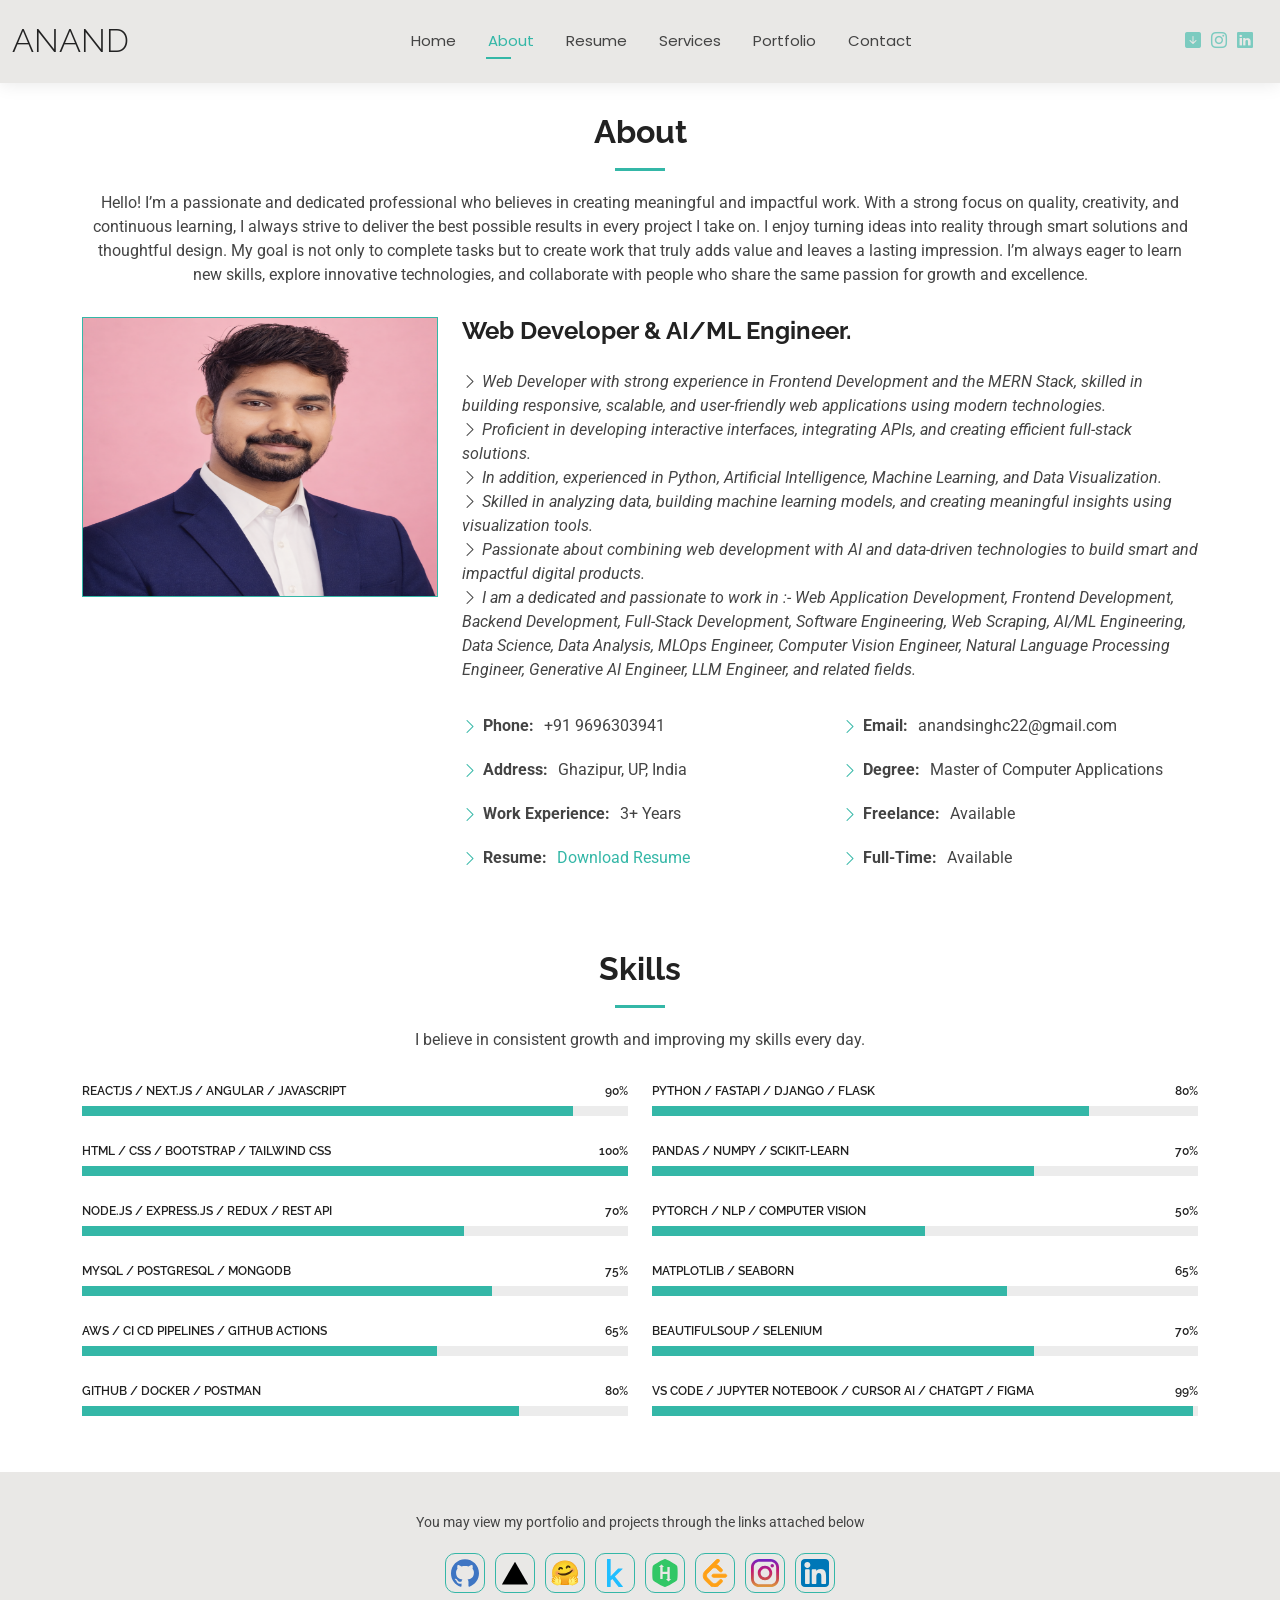
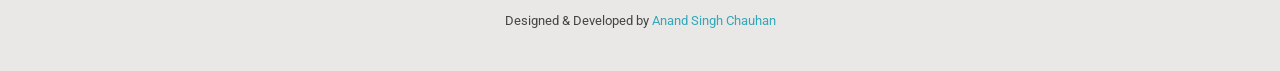
==== about.html @ d5663787 "first commit" ====
<!DOCTYPE html>
<html lang="en">

<head>
  <meta charset="utf-8">
  <meta content="width=device-width, initial-scale=1.0" name="viewport">
  <title>Anand Singh Chauhan</title>
  <meta name="description" content="">
  <meta name="keywords" content="">

  <!-- Favicons -->
  <link href="assets/img/favicon.png" rel="icon">
  <link href="assets/img/apple-touch-icon.png" rel="apple-touch-icon">

  <!-- Fonts -->
  <link href="https://fonts.googleapis.com" rel="preconnect">
  <link href="https://fonts.gstatic.com" rel="preconnect" crossorigin>
  <link href="https://fonts.googleapis.com/css2?family=Roboto:ital,wght@0,100;0,300;0,400;0,500;0,700;0,900;1,100;1,300;1,400;1,500;1,700;1,900&family=Poppins:ital,wght@0,100;0,200;0,300;0,400;0,500;0,600;0,700;0,800;0,900;1,100;1,200;1,300;1,400;1,500;1,600;1,700;1,800;1,900&family=Raleway:ital,wght@0,100;0,200;0,300;0,400;0,500;0,600;0,700;0,800;0,900;1,100;1,200;1,300;1,400;1,500;1,600;1,700;1,800;1,900&display=swap" rel="stylesheet">

  <!-- Vendor CSS Files -->
  <link href="assets/vendor/bootstrap/css/bootstrap.min.css" rel="stylesheet">
  <link href="assets/vendor/bootstrap-icons/bootstrap-icons.css" rel="stylesheet">
  <link href="assets/vendor/aos/aos.css" rel="stylesheet">
  <link href="assets/vendor/swiper/swiper-bundle.min.css" rel="stylesheet">
  <link href="assets/vendor/glightbox/css/glightbox.min.css" rel="stylesheet">

  <!-- Main CSS File -->
  <link href="assets/css/main.css" rel="stylesheet">
  <link href="assets/css/style.css" rel="stylesheet">

</head>

<body class="about-page">

  <header id="header" class="header d-flex align-items-center light-background sticky-top">
    <div class="container-fluid position-relative d-flex align-items-center justify-content-between">

      <a href="index.html" class="logo d-flex align-items-center me-auto me-xl-0">
        <!-- Uncomment the line below if you also wish to use an image logo -->
        <!-- <img src="assets/img/logo.png" alt=""> -->
        <h1 class="sitename">Anand</h1>
      </a>

      <nav id="navmenu" class="navmenu">
        <ul>
          <li><a href="index.html">Home</a></li>
          <li><a href="about.html" class="active">About</a></li>
          <li><a href="resume.html">Resume</a></li>
          <li><a href="services.html">Services</a></li>
          <li><a href="portfolio.html">Portfolio</a></li>
          <li><a href="contact.html">Contact</a></li>
        </ul>
        <i class="mobile-nav-toggle d-xl-none bi bi-list"></i>
      </nav>

      <div class="header-social-links">
        <a href="./assets/img/AnandSingh-Resume.pdf" download class="resume-link"><i class="bi bi-arrow-down-square-fill"></i></a>
        <a href="https://www.instagram.com/prithvig9/" class="instagram"><i class="bi bi-instagram"></i></a>
        <a href="https://www.linkedin.com/in/ananddd" class="linkedin"><i class="bi bi-linkedin"></i></a>
      </div>

    </div>
  </header>

  <main class="main">

    <!-- About Section -->
    <section id="about" class="about section">

      <!-- Section Title -->
      <div class="container section-title" data-aos="fade-up">
        <h2>About</h2>
        <p>
          Hello! I’m a passionate and dedicated professional who believes in creating meaningful and impactful work. With a strong focus on
          quality, creativity, and continuous learning, I always strive to deliver the best possible results in every project I take on.
          I enjoy turning ideas into reality through smart solutions and thoughtful design. My goal is not only to complete tasks but to 
          create work that truly adds value and leaves a lasting impression.
          I’m always eager to learn new skills, explore innovative technologies, and collaborate with people who share the same passion for 
          growth and excellence.
        </p>
      </div><!-- End Section Title -->

      <div class="container" data-aos="fade-up" data-aos-delay="100">

        <div class="row gy-4 justify-content-center">
          <div class="col-lg-4">
            <img src="assets/img/profile-img.jpg" class="img-fluid" alt="">
          </div>
          <div class="col-lg-8 content">
            <h2>Web Developer &amp; AI/ML Engineer.</h2>
            <p class="fst-italic py-3">
              <i class="bi bi-chevron-right"></i> Web Developer with strong experience in Frontend Development and the MERN Stack, 
              skilled in building responsive, scalable, and user-friendly web applications using modern technologies. 
              <br><i class="bi bi-chevron-right"></i> Proficient in developing interactive interfaces, integrating APIs, and 
              creating efficient full-stack solutions.
              <br><i class="bi bi-chevron-right"></i> In addition, experienced in Python, Artificial Intelligence, Machine Learning, 
              and Data Visualization. 
              <br><i class="bi bi-chevron-right"></i> Skilled in analyzing data, building machine learning models, and creating 
              meaningful insights using visualization tools.
              <br><i class="bi bi-chevron-right"></i> Passionate about combining web development with AI and data-driven 
              technologies to build smart and impactful digital products.
              <br><i class="bi bi-chevron-right"></i> I am a dedicated and passionate to work in :- Web Application Development, Frontend Development, 
              Backend Development, Full-Stack Development, Software Engineering, Web Scraping, AI/ML Engineering, Data Science, Data Analysis, MLOps Engineer, 
              Computer Vision Engineer, Natural Language Processing Engineer, Generative AI Engineer, LLM Engineer, and related fields. 

            </p>
            <div class="row">
              <div class="col-lg-6">
                <ul>
                  <li><i class="bi bi-chevron-right"></i> <strong>Phone:</strong> <span>+91 9696303941</span></li>
                  <li><i class="bi bi-chevron-right"></i> <strong>Address:</strong> <span>Ghazipur, UP, India</span></li>
                  <li><i class="bi bi-chevron-right"></i> <strong>Work Experience:</strong> <span>3+ Years</span></li>
                  <li><i class="bi bi-chevron-right"></i> <strong>Resume:</strong> <span>
                    <a href="./assets/img/AnandSingh-Resume.pdf" download>Download Resume</a></span></li>
                </ul>
              </div>
              <div class="col-lg-6">
                <ul>
                  <li><i class="bi bi-chevron-right"></i> <strong>Email:</strong> <span>anandsinghc22@gmail.com</span></li>
                  <li><i class="bi bi-chevron-right"></i> <strong>Degree:</strong> <span>Master of Computer Applications</span></li>
                  <li><i class="bi bi-chevron-right"></i> <strong>Freelance:</strong> <span>Available</span></li>
                  <li><i class="bi bi-chevron-right"></i> <strong>Full-Time:</strong> <span>Available</span></li>
                </ul>
              </div>
            </div>
          </div>
        </div>

      </div>

    </section><!-- /About Section -->

    <!-- Skills Section -->
    <section id="skills" class="skills section">

      <!-- Section Title -->
      <div class="container section-title" data-aos="fade-up">
        <h2>Skills</h2>
        <p>I believe in consistent growth and improving my skills every day.</p>
      </div><!-- End Section Title -->

      <div class="container" data-aos="fade-up" data-aos-delay="100">

        <div class="row skills-content skills-animation">

          <div class="col-lg-6">

            <div class="progress">
              <span class="skill"><span>ReactJs / Next.js / Angular / JavaScript</span> <i class="val">90%</i></span>
              <div class="progress-bar-wrap">
                <div class="progress-bar" role="progressbar" aria-valuenow="90" aria-valuemin="0" aria-valuemax="100"></div>
              </div>
            </div><!-- End Skills Item -->

            <div class="progress">
              <span class="skill"><span>HTML / CSS / Bootstrap / Tailwind CSS</span> <i class="val">100%</i></span>
              <div class="progress-bar-wrap">
                <div class="progress-bar" role="progressbar" aria-valuenow="100" aria-valuemin="0" aria-valuemax="100"></div>
              </div>
            </div><!-- End Skills Item -->

            <div class="progress">
              <span class="skill"><span>Node.js / Express.js / Redux / Rest API</span> <i class="val">70%</i></span>
              <div class="progress-bar-wrap">
                <div class="progress-bar" role="progressbar" aria-valuenow="70" aria-valuemin="0" aria-valuemax="100"></div>
              </div>
            </div><!-- End Skills Item -->

            <div class="progress">
              <span class="skill"><span>MySQL / PostgreSQL / MongoDB</span> <i class="val">75%</i></span>
              <div class="progress-bar-wrap">
                <div class="progress-bar" role="progressbar" aria-valuenow="75" aria-valuemin="0" aria-valuemax="100"></div>
              </div>
            </div><!-- End Skills Item -->

            <div class="progress">
              <span class="skill"><span>AWS / CI CD Pipelines / Github Actions</span> <i class="val">65%</i></span>
              <div class="progress-bar-wrap">
                <div class="progress-bar" role="progressbar" aria-valuenow="65" aria-valuemin="0" aria-valuemax="100"></div>
              </div>
            </div><!-- End Skills Item -->

            <div class="progress">
              <span class="skill"><span>Github / Docker / Postman</span> <i class="val">80%</i></span>
              <div class="progress-bar-wrap">
                <div class="progress-bar" role="progressbar" aria-valuenow="80" aria-valuemin="0" aria-valuemax="100"></div>
              </div>
            </div><!-- End Skills Item -->

          </div>

          <div class="col-lg-6">

            <div class="progress">
              <span class="skill"><span>Python / FastAPI / Django / Flask</span> <i class="val">80%</i></span>
              <div class="progress-bar-wrap">
                <div class="progress-bar" role="progressbar" aria-valuenow="80" aria-valuemin="0" aria-valuemax="100"></div>
              </div>
            </div><!-- End Skills Item -->

            <div class="progress">
              <span class="skill"><span>Pandas / NumPy / Scikit-learn</span> <i class="val">70%</i></span>
              <div class="progress-bar-wrap">
                <div class="progress-bar" role="progressbar" aria-valuenow="70" aria-valuemin="0" aria-valuemax="100"></div>
              </div>
            </div><!-- End Skills Item -->

            <div class="progress">
              <span class="skill"><span>PyTorch / NLP / Computer Vision</span> <i class="val">50%</i></span>
              <div class="progress-bar-wrap">
                <div class="progress-bar" role="progressbar" aria-valuenow="50" aria-valuemin="0" aria-valuemax="100"></div>
              </div>
            </div><!-- End Skills Item -->

            <div class="progress">
              <span class="skill"><span>Matplotlib / Seaborn</span> <i class="val">65%</i></span>
              <div class="progress-bar-wrap">
                <div class="progress-bar" role="progressbar" aria-valuenow="65" aria-valuemin="0" aria-valuemax="100"></div>
              </div>
            </div><!-- End Skills Item -->

            <div class="progress">
              <span class="skill"><span>BeautifulSoup / Selenium</span> <i class="val">70%</i></span>
              <div class="progress-bar-wrap">
                <div class="progress-bar" role="progressbar" aria-valuenow="70" aria-valuemin="0" aria-valuemax="100"></div>
              </div>
            </div><!-- End Skills Item -->

            <div class="progress">
              <span class="skill"><span>VS Code / Jupyter Notebook / Cursor AI / ChatGPT / Figma</span> <i class="val">99%</i></span>
              <div class="progress-bar-wrap">
                <div class="progress-bar" role="progressbar" aria-valuenow="99" aria-valuemin="0" aria-valuemax="100"></div>
              </div>
            </div><!-- End Skills Item -->

          </div>

        </div>

      </div>

    </section><!-- /Skills Section -->

  </main>

  <footer id="footer" class="footer light-background">

    <div class="container">
      <div class="copyright text-center ">
        <p>You may view my portfolio and projects through the links attached below</p>
      </div>

      <div class="social-links-hero d-flex justify-content-center">
        <a href="https://github.com/Prithviraj-cyber"><img src="./assets/img/github.svg" alt="GitHub"></a>
        <a href="https://vercel.com/prithvirajcybers-projects"><img src="./assets/img/vercel.svg" alt="Vercel"></a>
        <a href="https://huggingface.co/anandsinghcyber"><img src="./assets/img/huggingface.svg" alt="Hugging Face"></a>
        <a href="https://www.kaggle.com/anandsinghchauhan077"><img src="./assets/img/kaggle.svg" alt="Kaggle"></a>
        <a href="https://www.hackerrank.com/profile/anandsinghchauh1"><img src="./assets/img/hackerrank.svg" alt="Hackerrank"></a>
        <a href="https://leetcode.com/u/anandsingh9865/"><img src="./assets/img/leetcode.svg" alt="LeetCode"></a>
        <a href="https://www.instagram.com/prithvig9/"><img src="./assets/img/instagram.svg" alt="Instagram"></a>
        <a href="https://www.linkedin.com/in/ananddd"><img src="./assets/img/linkedin.svg" alt="LinkedIn"></a>
      </div>

      <div class="credits">
        Designed & Developed by <span style="color: #34a7b7;">Anand Singh Chauhan</span>
      </div>
    </div>

  </footer>

  <!-- Scroll Top -->
  <a href="#" id="scroll-top" class="scroll-top d-flex align-items-center justify-content-center"><i class="bi bi-arrow-up-short"></i></a>

  <!-- Preloader -->
  <div id="preloader"></div>

  <!-- Vendor JS Files -->
  <script src="assets/vendor/bootstrap/js/bootstrap.bundle.min.js"></script>
  <script src="assets/vendor/aos/aos.js"></script>
  <script src="assets/vendor/waypoints/noframework.waypoints.js"></script>
  <script src="assets/vendor/purecounter/purecounter_vanilla.js"></script>
  <script src="assets/vendor/swiper/swiper-bundle.min.js"></script>
  <script src="assets/vendor/glightbox/js/glightbox.min.js"></script>
  <script src="assets/vendor/imagesloaded/imagesloaded.pkgd.min.js"></script>
  <script src="assets/vendor/isotope-layout/isotope.pkgd.min.js"></script>

  <!-- Main JS File -->
  <script src="assets/js/main.js"></script>

</body>

</html>
---- assets/css/main.css ----
/* Fonts */
:root {
  --default-font: "Roboto",  system-ui, -apple-system, "Segoe UI", Roboto, "Helvetica Neue", Arial, "Noto Sans", "Liberation Sans", sans-serif, "Apple Color Emoji", "Segoe UI Emoji", "Segoe UI Symbol", "Noto Color Emoji";
  --heading-font: "Raleway",  sans-serif;
  --nav-font: "Poppins",  sans-serif;
}

/* Global Colors - The following color variables are used throughout the website. Updating them here will change the color scheme of the entire website */
:root { 
  --background-color: #ffffff; /* Background color for the entire website, including individual sections */
  --default-color: #444444; /* Default color used for the majority of the text content across the entire website */
  --heading-color: #222222; /* Color for headings, subheadings and title throughout the website */
  --accent-color: #34b7a7; /* Accent color that represents your brand on the website. It's used for buttons, links, and other elements that need to stand out */
  --surface-color: #ffffff; /* The surface color is used as a background of boxed elements within sections, such as cards, icon boxes, or other elements that require a visual separation from the global background. */
  --contrast-color: #ffffff; /* Contrast color for text, ensuring readability against backgrounds of accent, heading, or default colors. */
}

/* Nav Menu Colors - The following color variables are used specifically for the navigation menu. They are separate from the global colors to allow for more customization options */
:root {
  --nav-color: #444444;  /* The default color of the main navmenu links */
  --nav-hover-color: #34b7a7; /* Applied to main navmenu links when they are hovered over or active */
  --nav-mobile-background-color: #ffffff; /* Used as the background color for mobile navigation menu */
  --nav-dropdown-background-color: #ffffff; /* Used as the background color for dropdown items that appear when hovering over primary navigation items */
  --nav-dropdown-color: #444444; /* Used for navigation links of the dropdown items in the navigation menu. */
  --nav-dropdown-hover-color: #34b7a7; /* Similar to --nav-hover-color, this color is applied to dropdown navigation links when they are hovered over. */
}

/* Color Presets - These classes override global colors when applied to any section or element, providing reuse of the sam color scheme. */

.light-background {
  --background-color: #e9e8e6;
  --surface-color: #ffffff;
}

.dark-background {
  --background-color: #060606;
  --default-color: #ffffff;
  --heading-color: #ffffff;
  --surface-color: #252525;
  --contrast-color: #ffffff;
}

/* Smooth scroll */
:root {
  scroll-behavior: smooth;
}

/*--------------------------------------------------------------
# General Styling & Shared Classes
--------------------------------------------------------------*/
body {
  color: var(--default-color);
  background-color: var(--background-color);
  font-family: var(--default-font);
}

a {
  color: var(--accent-color);
  text-decoration: none;
  transition: 0.3s;
}

a:hover {
  color: color-mix(in srgb, var(--accent-color), transparent 25%);
  text-decoration: none;
}

h1,
h2,
h3,
h4,
h5,
h6 {
  color: var(--heading-color);
  font-family: var(--heading-font);
}

/*--------------------------------------------------------------
# Global Header
--------------------------------------------------------------*/
.header {
  color: var(--default-color);
  background-color: var(--background-color);
  padding: 15px 0;
  transition: all 0.5s;
  z-index: 997;
  box-shadow: 0px 0 18px rgba(0, 0, 0, 0.1);
}

.header .logo {
  line-height: 1;
}

.header .logo img {
  max-height: 36px;
  margin-right: 8px;
}

.header .logo h1 {
  font-size: 32px;
  margin: 0;
  font-weight: 300;
  text-transform: uppercase;
  color: var(--heading-color);
}

.header .header-social-links {
  padding-right: 15px;
}

.header .header-social-links a {
  color: color-mix(in srgb, var(--accent-color), transparent 40%);
  padding-left: 6px;
  display: inline-block;
  transition: 0.3s;
  font-size: 16px;
}

.header .header-social-links a:hover {
  color: var(--accent-color);
}

.header .header-social-links a i {
  line-height: 0px;
}

@media (max-width: 1200px) {
  .header .logo {
    order: 1;
  }

  .header .header-social-links {
    order: 2;
  }

  .header .navmenu {
    order: 3;
  }
}

/*--------------------------------------------------------------
# Navigation Menu
--------------------------------------------------------------*/
/* Desktop Navigation */
@media (min-width: 1200px) {
  .navmenu {
    padding: 0;
  }

  .navmenu ul {
    margin: 0;
    padding: 0;
    display: flex;
    list-style: none;
    align-items: center;
  }

  .navmenu li {
    position: relative;
  }

  .navmenu>ul>li {
    white-space: nowrap;
    padding: 15px 14px;
  }

  .navmenu>ul>li:last-child {
    padding-right: 0;
  }

  .navmenu a,
  .navmenu a:focus {
    color: var(--nav-color);
    font-size: 15px;
    padding: 0 2px;
    font-family: var(--nav-font);
    font-weight: 400;
    display: flex;
    align-items: center;
    justify-content: space-between;
    white-space: nowrap;
    transition: 0.3s;
    position: relative;
  }

  .navmenu a i,
  .navmenu a:focus i {
    font-size: 12px;
    line-height: 0;
    margin-left: 5px;
    transition: 0.3s;
  }

  .navmenu>ul>li>a:before {
    content: "";
    position: absolute;
    height: 2px;
    bottom: -6px;
    left: 0;
    background-color: var(--nav-hover-color);
    visibility: hidden;
    width: 0px;
    transition: all 0.3s ease-in-out 0s;
  }

  .navmenu a:hover:before,
  .navmenu li:hover>a:before,
  .navmenu .active:before {
    visibility: visible;
    width: 25px;
  }

  .navmenu li:hover>a,
  .navmenu .active,
  .navmenu .active:focus {
    color: var(--nav-hover-color);
  }

  .navmenu .dropdown ul {
    margin: 0;
    padding: 10px 0;
    background: var(--nav-dropdown-background-color);
    display: block;
    position: absolute;
    visibility: hidden;
    left: 14px;
    top: 130%;
    opacity: 0;
    transition: 0.3s;
    border-radius: 4px;
    z-index: 99;
    box-shadow: 0px 0px 30px rgba(0, 0, 0, 0.1);
  }

  .navmenu .dropdown ul li {
    min-width: 200px;
  }

  .navmenu .dropdown ul a {
    padding: 10px 20px;
    font-size: 15px;
    text-transform: none;
    color: var(--nav-dropdown-color);
  }

  .navmenu .dropdown ul a i {
    font-size: 12px;
  }

  .navmenu .dropdown ul a:hover,
  .navmenu .dropdown ul .active:hover,
  .navmenu .dropdown ul li:hover>a {
    color: var(--nav-dropdown-hover-color);
  }

  .navmenu .dropdown:hover>ul {
    opacity: 1;
    top: 100%;
    visibility: visible;
  }

  .navmenu .dropdown .dropdown ul {
    top: 0;
    left: -90%;
    visibility: hidden;
  }

  .navmenu .dropdown .dropdown:hover>ul {
    opacity: 1;
    top: 0;
    left: -100%;
    visibility: visible;
  }
}

/* Mobile Navigation */
@media (max-width: 1199px) {
  .mobile-nav-toggle {
    color: var(--nav-color);
    font-size: 28px;
    line-height: 0;
    margin-right: 10px;
    cursor: pointer;
    transition: color 0.3s;
  }

  .navmenu {
    padding: 0;
    z-index: 9997;
  }

  .navmenu ul {
    display: none;
    list-style: none;
    position: absolute;
    inset: 60px 20px 20px 20px;
    padding: 10px 0;
    margin: 0;
    border-radius: 6px;
    background-color: var(--nav-mobile-background-color);
    border: 1px solid color-mix(in srgb, var(--default-color), transparent 90%);
    box-shadow: none;
    overflow-y: auto;
    transition: 0.3s;
    z-index: 9998;
  }

  .navmenu a,
  .navmenu a:focus {
    color: var(--nav-dropdown-color);
    padding: 10px 20px;
    font-family: var(--nav-font);
    font-size: 17px;
    font-weight: 500;
    display: flex;
    align-items: center;
    justify-content: space-between;
    white-space: nowrap;
    transition: 0.3s;
  }

  .navmenu a i,
  .navmenu a:focus i {
    font-size: 12px;
    line-height: 0;
    margin-left: 5px;
    width: 30px;
    height: 30px;
    display: flex;
    align-items: center;
    justify-content: center;
    border-radius: 50%;
    transition: 0.3s;
    background-color: color-mix(in srgb, var(--accent-color), transparent 90%);
  }

  .navmenu a i:hover,
  .navmenu a:focus i:hover {
    background-color: var(--accent-color);
    color: var(--contrast-color);
  }

  .navmenu a:hover,
  .navmenu .active,
  .navmenu .active:focus {
    color: var(--nav-dropdown-hover-color);
  }

  .navmenu .active i,
  .navmenu .active:focus i {
    background-color: var(--accent-color);
    color: var(--contrast-color);
    transform: rotate(180deg);
  }

  .navmenu .dropdown ul {
    position: static;
    display: none;
    z-index: 99;
    padding: 10px 0;
    margin: 10px 20px;
    background-color: var(--nav-dropdown-background-color);
    transition: all 0.5s ease-in-out;
  }

  .navmenu .dropdown ul ul {
    background-color: rgba(33, 37, 41, 0.1);
  }

  .navmenu .dropdown>.dropdown-active {
    display: block;
    background-color: rgba(33, 37, 41, 0.03);
  }

  .mobile-nav-active {
    overflow: hidden;
  }

  .mobile-nav-active .mobile-nav-toggle {
    color: #fff;
    position: absolute;
    font-size: 32px;
    top: 15px;
    right: 15px;
    margin-right: 0;
    z-index: 9999;
  }

  .mobile-nav-active .navmenu {
    position: fixed;
    overflow: hidden;
    inset: 0;
    background: rgba(33, 37, 41, 0.8);
    transition: 0.3s;
  }

  .mobile-nav-active .navmenu>ul {
    display: block;
  }
}

/*--------------------------------------------------------------
# Global Footer
--------------------------------------------------------------*/
.footer {
  color: var(--default-color);
  background-color: var(--background-color);
  font-size: 14px;
  padding: 40px 0;
  position: relative;
}

.footer .copyright p {
  margin-bottom: 0;
}

.footer .social-links {
  margin-top: 20px;
}

.footer .social-links a {
  display: flex;
  align-items: center;
  justify-content: center;
  width: 40px;
  height: 40px;
  border-radius: 50%;
  border: 1px solid color-mix(in srgb, var(--default-color), transparent 50%);
  font-size: 16px;
  color: color-mix(in srgb, var(--default-color), transparent 50%);
  margin: 0 5px;
  transition: 0.3s;
}

.footer .social-links a:hover {
  color: var(--accent-color);
  border-color: var(--accent-color);
}

.footer .credits {
  margin-top: 10px;
  font-size: 13px;
  text-align: center;
}

/*--------------------------------------------------------------
# Preloader
--------------------------------------------------------------*/
#preloader {
  position: fixed;
  inset: 0;
  z-index: 9999;
  overflow: hidden;
  background-color: var(--background-color);
  transition: all 0.6s ease-out;
  width: 100%;
  height: 100vh;
}

#preloader:before,
#preloader:after {
  content: "";
  position: absolute;
  border: 4px solid var(--accent-color);
  border-radius: 50%;
  animation: animate-preloader 2s cubic-bezier(0, 0.2, 0.8, 1) infinite;
}

#preloader:after {
  animation-delay: -0.5s;
}

@keyframes animate-preloader {
  0% {
    width: 10px;
    height: 10px;
    top: calc(50% - 5px);
    left: calc(50% - 5px);
    opacity: 1;
  }

  100% {
    width: 72px;
    height: 72px;
    top: calc(50% - 36px);
    left: calc(50% - 36px);
    opacity: 0;
  }
}

/*--------------------------------------------------------------
# Scroll Top Button
--------------------------------------------------------------*/
.scroll-top {
  position: fixed;
  visibility: hidden;
  opacity: 0;
  right: 15px;
  bottom: -15px;
  z-index: 99999;
  background-color: var(--accent-color);
  width: 44px;
  height: 44px;
  border-radius: 50px;
  transition: all 0.4s;
}

.scroll-top i {
  font-size: 24px;
  color: var(--contrast-color);
  line-height: 0;
}

.scroll-top:hover {
  background-color: color-mix(in srgb, var(--accent-color), transparent 20%);
  color: var(--contrast-color);
}

.scroll-top.active {
  visibility: visible;
  opacity: 1;
  bottom: 15px;
}

/*--------------------------------------------------------------
# Disable aos animation delay on mobile devices
--------------------------------------------------------------*/
@media screen and (max-width: 768px) {
  [data-aos-delay] {
    transition-delay: 0 !important;
  }
}

/*--------------------------------------------------------------
# Global Page Titles & Breadcrumbs
--------------------------------------------------------------*/
.page-title {
  color: var(--default-color);
  background-color: var(--background-color);
  padding: 25px 0;
  position: relative;
  border-bottom: 1px solid color-mix(in srgb, var(--default-color), transparent 85%);
}

.page-title h1 {
  font-size: 24px;
  font-weight: 400;
}

.page-title .breadcrumbs ol {
  display: flex;
  flex-wrap: wrap;
  list-style: none;
  padding: 0;
  margin: 0;
  font-size: 14px;
  font-weight: 400;
}

.page-title .breadcrumbs ol li+li {
  padding-left: 10px;
}

.page-title .breadcrumbs ol li+li::before {
  content: "/";
  display: inline-block;
  padding-right: 10px;
  color: color-mix(in srgb, var(--default-color), transparent 70%);
}

/*--------------------------------------------------------------
# Global Sections
--------------------------------------------------------------*/
section,
.section {
  color: var(--default-color);
  background-color: var(--background-color);
  padding: 30px 0;
  scroll-margin-top: 100px;
  overflow: clip;
}

@media (max-width: 1199px) {

  section,
  .section {
    scroll-margin-top: 66px;
  }
}

/*--------------------------------------------------------------
# Global Section Titles
--------------------------------------------------------------*/
.section-title {
  text-align: center;
  padding-bottom: 30px;
  position: relative;
}

.section-title h2 {
  font-size: 32px;
  font-weight: 700;
  margin-bottom: 20px;
  padding-bottom: 20px;
  position: relative;
}

.section-title h2:after {
  content: "";
  position: absolute;
  display: block;
  width: 50px;
  height: 3px;
  background: var(--accent-color);
  left: 0;
  right: 0;
  bottom: 0;
  margin: auto;
}

.section-title p {
  margin-bottom: 0;
}

/*--------------------------------------------------------------
# Hero Section
--------------------------------------------------------------*/
.hero {
  width: 100%;
  min-height: calc(100vh - 82px);
  position: relative;
  padding: 80px 0;
  display: flex;
  align-items: center;
  justify-content: center;
}

@media (max-width: 1200px) {
  .hero {
    min-height: calc(100vh - 68px);
  }
}

.hero img {
  position: absolute;
  inset: 0;
  display: block;
  width: 100%;
  height: 100%;
  object-fit: cover;
  z-index: 1;
  filter: opacity(0.7);
}

.hero .container {
  position: relative;
  z-index: 3;
}

.hero h2 {
  margin: 0;
  font-size: 48px;
  font-weight: 700;
}

.hero p {
  margin: 10px 0 0 0;
  font-size: 24px;
  color: var(--heading-color);
}

.hero .btn-get-started {
  color: var(--contrast-color);
  background: var(--accent-color);
  font-family: var(--heading-font);
  text-transform: uppercase;
  font-weight: 600;
  font-size: 12px;
  letter-spacing: 1px;
  display: inline-block;
  padding: 12px 40px;
  border-radius: 50px;
  transition: 0.5s;
  margin-top: 30px;
}

.hero .btn-get-started:hover {
  background: color-mix(in srgb, var(--accent-color) 90%, white 20%);
}

@media (max-width: 768px) {
  .hero h2 {
    font-size: 32px;
  }

  .hero p {
    font-size: 18px;
  }

  .section-title p{
    text-align: justify;
  }
}

/*--------------------------------------------------------------
# About Section
--------------------------------------------------------------*/
.about .content h2 {
  font-weight: 700;
  font-size: 24px;
}

.about .content ul {
  list-style: none;
  padding: 0;
}

.about .content ul li {
  margin-bottom: 20px;
  display: flex;
  align-items: center;
}

.about .content ul strong {
  margin-right: 10px;
}

.about .content ul i {
  font-size: 16px;
  margin-right: 5px;
  color: var(--accent-color);
  line-height: 0;
}

/*--------------------------------------------------------------
# Skills Section
--------------------------------------------------------------*/
.skills .progress {
  height: 60px;
  display: block;
  background: none;
  border-radius: 0;
}

.skills .progress .skill {
  color: var(--heading-color);
  padding: 0;
  margin: 0 0 6px 0;
  text-transform: uppercase;
  display: block;
  font-weight: 600;
  font-family: var(--heading-font);
}

.skills .progress .skill .val {
  float: right;
  font-style: normal;
}

.skills .progress-bar-wrap {
  background: color-mix(in srgb, var(--default-color), transparent 90%);
  height: 10px;
}

.skills .progress-bar {
  width: 1px;
  height: 10px;
  transition: 0.9s;
  background-color: var(--accent-color);
}

/*--------------------------------------------------------------
# Stats Section
--------------------------------------------------------------*/
.stats .stats-item {
  padding: 30px;
  width: 100%;
}

.stats .stats-item span {
  color: var(--heading-color);
  font-size: 48px;
  display: block;
  font-weight: 700;
  margin-bottom: 20px;
  padding-bottom: 20px;
  position: relative;
}

.stats .stats-item span:after {
  content: "";
  position: absolute;
  display: block;
  width: 25px;
  height: 3px;
  background: var(--accent-color);
  left: 0;
  right: 0;
  bottom: 0;
  margin: auto;
}

.stats .stats-item p {
  color: color-mix(in srgb, var(--default-color), transparent 40%);
  padding: 0;
  margin: 0;
  font-family: var(--heading-font);
  font-weight: 500;
}

/*--------------------------------------------------------------
# Testimonials Section
--------------------------------------------------------------*/
.testimonials .section-header {
  margin-bottom: 40px;
}

.testimonials .testimonials-carousel,
.testimonials .testimonials-slider {
  overflow: hidden;
}

.testimonials .testimonial-item {
  text-align: center;
}

.testimonials .testimonial-item .testimonial-img {
  width: 120px;
  border-radius: 50%;
  border: 4px solid var(--background-color);
  margin: 0 auto;
}

.testimonials .testimonial-item h3 {
  font-size: 20px;
  font-weight: bold;
  margin: 10px 0 5px 0;
}

.testimonials .testimonial-item h4 {
  font-size: 14px;
  color: color-mix(in srgb, var(--default-color), transparent 40%);
  margin: 0 0 15px 0;
}

.testimonials .testimonial-item .stars {
  margin-bottom: 15px;
}

.testimonials .testimonial-item .stars i {
  color: #ffc107;
  margin: 0 1px;
}

.testimonials .testimonial-item .quote-icon-left,
.testimonials .testimonial-item .quote-icon-right {
  color: color-mix(in srgb, var(--accent-color), transparent 50%);
  font-size: 26px;
  line-height: 0;
}

.testimonials .testimonial-item .quote-icon-left {
  display: inline-block;
  left: -5px;
  position: relative;
}

.testimonials .testimonial-item .quote-icon-right {
  display: inline-block;
  right: -5px;
  position: relative;
  top: 10px;
  transform: scale(-1, -1);
}

.testimonials .testimonial-item p {
  font-style: italic;
  margin: 0 auto 15px auto;
}

.testimonials .swiper-wrapper {
  height: auto;
}

.testimonials .swiper-pagination {
  margin-top: 20px;
  position: relative;
}

.testimonials .swiper-pagination .swiper-pagination-bullet {
  width: 12px;
  height: 12px;
  opacity: 1;
  background-color: color-mix(in srgb, var(--default-color), transparent 85%);
}

.testimonials .swiper-pagination .swiper-pagination-bullet-active {
  background-color: var(--accent-color);
}

@media (min-width: 992px) {
  .testimonials .testimonial-item p {
    width: 80%;
  }
}

/*--------------------------------------------------------------
# Resume Section
--------------------------------------------------------------*/
.resume .resume-title {
  color: var(--heading-color);
  font-size: 26px;
  font-weight: 700;
  /* margin-top: 20px; */
  margin-bottom: 20px;
}

.resume .resume-item {
  padding: 0 0 20px 20px;
  margin-top: -2px;
  border-left: 2px solid var(--accent-color);
  position: relative;
}

.resume .resume-item h4 {
  line-height: 18px;
  font-size: 18px;
  font-weight: 600;
  text-transform: uppercase;
  color: color-mix(in srgb, var(--default-color), transparent 20%);
  margin-bottom: 10px;
}

.resume .resume-item h5 {
  font-size: 16px;
  padding: 5px 15px;
  display: inline-block;
  font-weight: 600;
  margin-bottom: 10px;
}

.resume .resume-item ul {
  padding-left: 20px;
}

.resume .resume-item ul li {
  padding-bottom: 10px;
}

.resume .resume-item:last-child {
  padding-bottom: 0;
}

.resume .resume-item::before {
  content: "";
  position: absolute;
  width: 16px;
  height: 16px;
  border-radius: 50px;
  left: -9px;
  top: 0;
  background: var(--background-color);
  border: 2px solid var(--accent-color);
}

/*--------------------------------------------------------------
# Services Section
--------------------------------------------------------------*/
.services .service-item {
  background-color: var(--surface-color);
  box-shadow: 0px 5px 90px 0px rgba(0, 0, 0, 0.1);
  height: 100%;
  padding: 60px 30px;
  text-align: center;
  transition: 0.3s;
  border-radius: 5px;
}

.services .service-item .icon {
  margin: 0 auto;
  width: 100px;
  height: 100px;
  display: flex;
  align-items: center;
  justify-content: center;
  transition: ease-in-out 0.3s;
  position: relative;
}

.services .service-item .icon i {
  font-size: 36px;
  transition: 0.5s;
  position: relative;
}

.services .service-item .icon svg {
  position: absolute;
  top: 0;
  left: 0;
}

.services .service-item .icon svg path {
  transition: 0.5s;
  fill: color-mix(in srgb, var(--default-color), transparent 95%);
}

.services .service-item h3 {
  font-weight: 700;
  margin: 10px 0 15px 0;
  font-size: 22px;
}

.services .service-item p {
  line-height: 24px;
  font-size: 14px;
  margin-bottom: 0;
}

.services .service-item:hover {
  box-shadow: 0px 5px 35px 0px rgba(0, 0, 0, 0.1);
}

.services .service-item.item-cyan i {
  color: #0dcaf0;
}

.services .service-item.item-cyan:hover .icon i {
  color: #fff;
}

.services .service-item.item-cyan:hover .icon path {
  fill: #0dcaf0;
}

.services .service-item.item-orange i {
  color: #fd7e14;
}

.services .service-item.item-orange:hover .icon i {
  color: #fff;
}

.services .service-item.item-orange:hover .icon path {
  fill: #fd7e14;
}

.services .service-item.item-teal i {
  color: #20c997;
}

.services .service-item.item-teal:hover .icon i {
  color: #fff;
}

.services .service-item.item-teal:hover .icon path {
  fill: #20c997;
}

.services .service-item.item-red i {
  color: #df1529;
}

.services .service-item.item-red:hover .icon i {
  color: #fff;
}

.services .service-item.item-red:hover .icon path {
  fill: #df1529;
}

.services .service-item.item-indigo i {
  color: #6610f2;
}

.services .service-item.item-indigo:hover .icon i {
  color: #fff;
}

.services .service-item.item-indigo:hover .icon path {
  fill: #6610f2;
}

.services .service-item.item-pink i {
  color: #f3268c;
}

.services .service-item.item-pink:hover .icon i {
  color: #fff;
}

.services .service-item.item-pink:hover .icon path {
  fill: #f3268c;
}

.services .service-item.item-yellow i {
  color: #FFD700;
}

.services .service-item.item-yellow:hover .icon i {
  color: #fff;
}

.services .service-item.item-yellow:hover .icon path {
  fill: #FFD700;
}

/*--------------------------------------------------------------
# Portfolio Section
--------------------------------------------------------------*/
.portfolio .portfolio-filters {
  padding: 0;
  margin: 0 auto 20px auto;
  list-style: none;
  text-align: center;
}

.portfolio .portfolio-filters li {
  cursor: pointer;
  display: inline-block;
  padding: 8px 20px 10px 20px;
  margin: 0;
  font-size: 15px;
  font-weight: 500;
  line-height: 1;
  margin-bottom: 5px;
  border-radius: 50px;
  transition: all 0.3s ease-in-out;
  font-family: var(--heading-font);
}

.portfolio .portfolio-filters li:hover,
.portfolio .portfolio-filters li.filter-active {
  color: var(--contrast-color);
  background-color: var(--accent-color);
}

.portfolio .portfolio-filters li:first-child {
  margin-left: 0;
}

.portfolio .portfolio-filters li:last-child {
  margin-right: 0;
}

@media (max-width: 575px) {
  .portfolio .portfolio-filters li {
    font-size: 14px;
    margin: 0 0 10px 0;
  }
}

.portfolio .portfolio-item {
  position: relative;
  overflow: hidden;
}

.portfolio .portfolio-item .portfolio-info {
  position: absolute;
  left: 12px;
  right: 12px;
  bottom: 0;
  /* z-index: 3; */
  opacity: 1;
  transition: all ease-in-out 0.5s;
  background: color-mix(in srgb, var(--surface-color), transparent 10%);
  padding: 15px;
  border: 1px solid var(--accent-color);
}

.portfolio .portfolio-item .portfolio-info h4 {
  font-size: 18px;
  font-weight: 600;
  padding-right: 50px;
}

.portfolio .portfolio-item .portfolio-info p {
  color: color-mix(in srgb, var(--default-color), transparent 30%);
  font-size: 14px;
  margin-bottom: 0;
  padding-right: 50px;
}

.portfolio .portfolio-item .portfolio-info .preview-link,
.portfolio .portfolio-item .portfolio-info .details-link {
  position: absolute;
  right: 50px;
  /* font-size: 24px; */
  height: 24px;
  top: calc(50% - 20px);
  color: color-mix(in srgb, var(--default-color), transparent 30%);
  transition: 0.3s;
  line-height: 0;
}

.portfolio .portfolio-item .portfolio-info .preview-link i,
.portfolio .portfolio-item .portfolio-info .details-link i{
  font-size: 24px;
}

.portfolio .portfolio-item .portfolio-info .preview-link:hover,
.portfolio .portfolio-item .portfolio-info .details-link:hover {
  color: var(--accent-color);
}

.portfolio .portfolio-item .portfolio-info .details-link {
  right: 14px;
  font-size: 28px;
}

/* .portfolio .portfolio-item:hover .portfolio-info {
  opacity: 1;
  bottom: 0;
} */

/*--------------------------------------------------------------
# Portfolio Details Section
--------------------------------------------------------------*/
.portfolio-details .portfolio-details-slider{
  /* border: 1px solid var(--accent-color); */
}

.portfolio-details .portfolio-details-slider img {
  width: 100%;
  height: 400px;
  border: 1px solid var(--accent-color);
}

.portfolio-details .portfolio-details-slider .swiper-pagination {
  margin-top: 20px;
  position: relative;
}

.portfolio-details .portfolio-details-slider .swiper-pagination .swiper-pagination-bullet {
  width: 12px;
  height: 12px;
  background-color: color-mix(in srgb, var(--default-color), transparent 85%);
  opacity: 1;
}

.portfolio-details .portfolio-details-slider .swiper-pagination .swiper-pagination-bullet-active {
  background-color: var(--accent-color);
}

.portfolio-details .portfolio-info {
  background-color: var(--surface-color);
  padding: 30px;
  box-shadow: 0px 0 30px rgba(0, 0, 0, 0.1);
}

.portfolio-details .portfolio-info h3 {
  font-size: 22px;
  font-weight: 700;
  margin-bottom: 20px;
  padding-bottom: 20px;
  border-bottom: 1px solid color-mix(in srgb, var(--default-color), transparent 85%);
}

.portfolio-details .portfolio-info ul {
  list-style: none;
  padding: 0;
  font-size: 15px;
}

.portfolio-details .portfolio-info ul li+li {
  margin-top: 10px;
}

.portfolio-details .portfolio-description {
  padding-top: 30px;
}

.portfolio-details .portfolio-description h2 {
  font-size: 26px;
  font-weight: 700;
  margin-bottom: 20px;
}

.portfolio-details .portfolio-description p {
  padding: 0;
  color: color-mix(in srgb, var(--default-color), transparent 30%);
}

/*--------------------------------------------------------------
# Contact Section
--------------------------------------------------------------*/
.contact .info-wrap {
  background-color: var(--surface-color);
  box-shadow: 0px 0px 20px rgba(0, 0, 0, 0.1);
  padding: 30px;
}

@media (max-width: 575px) {
  .contact .info-wrap {
    padding: 20px;
  }
}

.contact .info-item {
  margin-bottom: 40px;
}

.contact .info-item i {
  font-size: 20px;
  color: var(--accent-color);
  background: color-mix(in srgb, var(--accent-color), transparent 92%);
  width: 44px;
  height: 44px;
  display: flex;
  justify-content: center;
  align-items: center;
  border-radius: 50px;
  transition: all 0.3s ease-in-out;
  margin-right: 15px;
}

.contact .info-item h3 {
  padding: 0;
  font-size: 18px;
  font-weight: 700;
  margin-bottom: 5px;
}

.contact .info-item p {
  padding: 0;
  margin-bottom: 0;
  font-size: 14px;
}

.contact .info-item:hover i {
  background: var(--accent-color);
  color: var(--contrast-color);
}

.contact .php-email-form {
  background-color: var(--surface-color);
  height: 100%;
  padding: 30px;
  box-shadow: 0px 0px 20px rgba(0, 0, 0, 0.1);
}

@media (max-width: 575px) {
  .contact .php-email-form {
    padding: 20px;
  }
}

.contact .php-email-form input[type=text],
.contact .php-email-form input[type=email],
.contact .php-email-form textarea {
  font-size: 14px;
  padding: 10px 15px;
  box-shadow: none;
  border-radius: 0;
  color: var(--default-color);
  background-color: var(--surface-color);
  border-color: color-mix(in srgb, var(--default-color), transparent 80%);
}

.contact .php-email-form input[type=text]:focus,
.contact .php-email-form input[type=email]:focus,
.contact .php-email-form textarea:focus {
  border-color: var(--accent-color);
}

.contact .php-email-form input[type=text]::placeholder,
.contact .php-email-form input[type=email]::placeholder,
.contact .php-email-form textarea::placeholder {
  color: color-mix(in srgb, var(--default-color), transparent 70%);
}

.contact .php-email-form button[type=submit] {
  color: var(--contrast-color);
  background: var(--accent-color);
  border: 0;
  padding: 10px 30px;
  transition: 0.4s;
  border-radius: 50px;
}

.contact .php-email-form button[type=submit]:hover {
  background: color-mix(in srgb, var(--accent-color), transparent 25%);
}

/*--------------------------------------------------------------
# Starter Section Section
--------------------------------------------------------------*/
.starter-section {
  /* Add your styles here */
}
---- assets/css/style.css ----
.social-links-hero {
  margin-top: 20px;
  flex-wrap: wrap;
}

.social-links-hero a {
  display: flex;
  align-items: center;
  justify-content: center;
  width: 40px;
  height: 40px;
  font-size: 16px;
  margin: 0px 5px 8px;
  transition: 0.3s;
}

.social-links-hero a:hover {
  color: var(--accent-color);
  border-color: var(--accent-color);
}

.social-links-hero img{
    width: 40px;
    height: 40px;
    position: initial;
    border-radius: 10px;
    border: 1px solid var(--accent-color);
    padding: 5px;    
}

.img-fluid{
  width: 100%;
  height: 280px;
  border: 1px solid var(--accent-color);
}
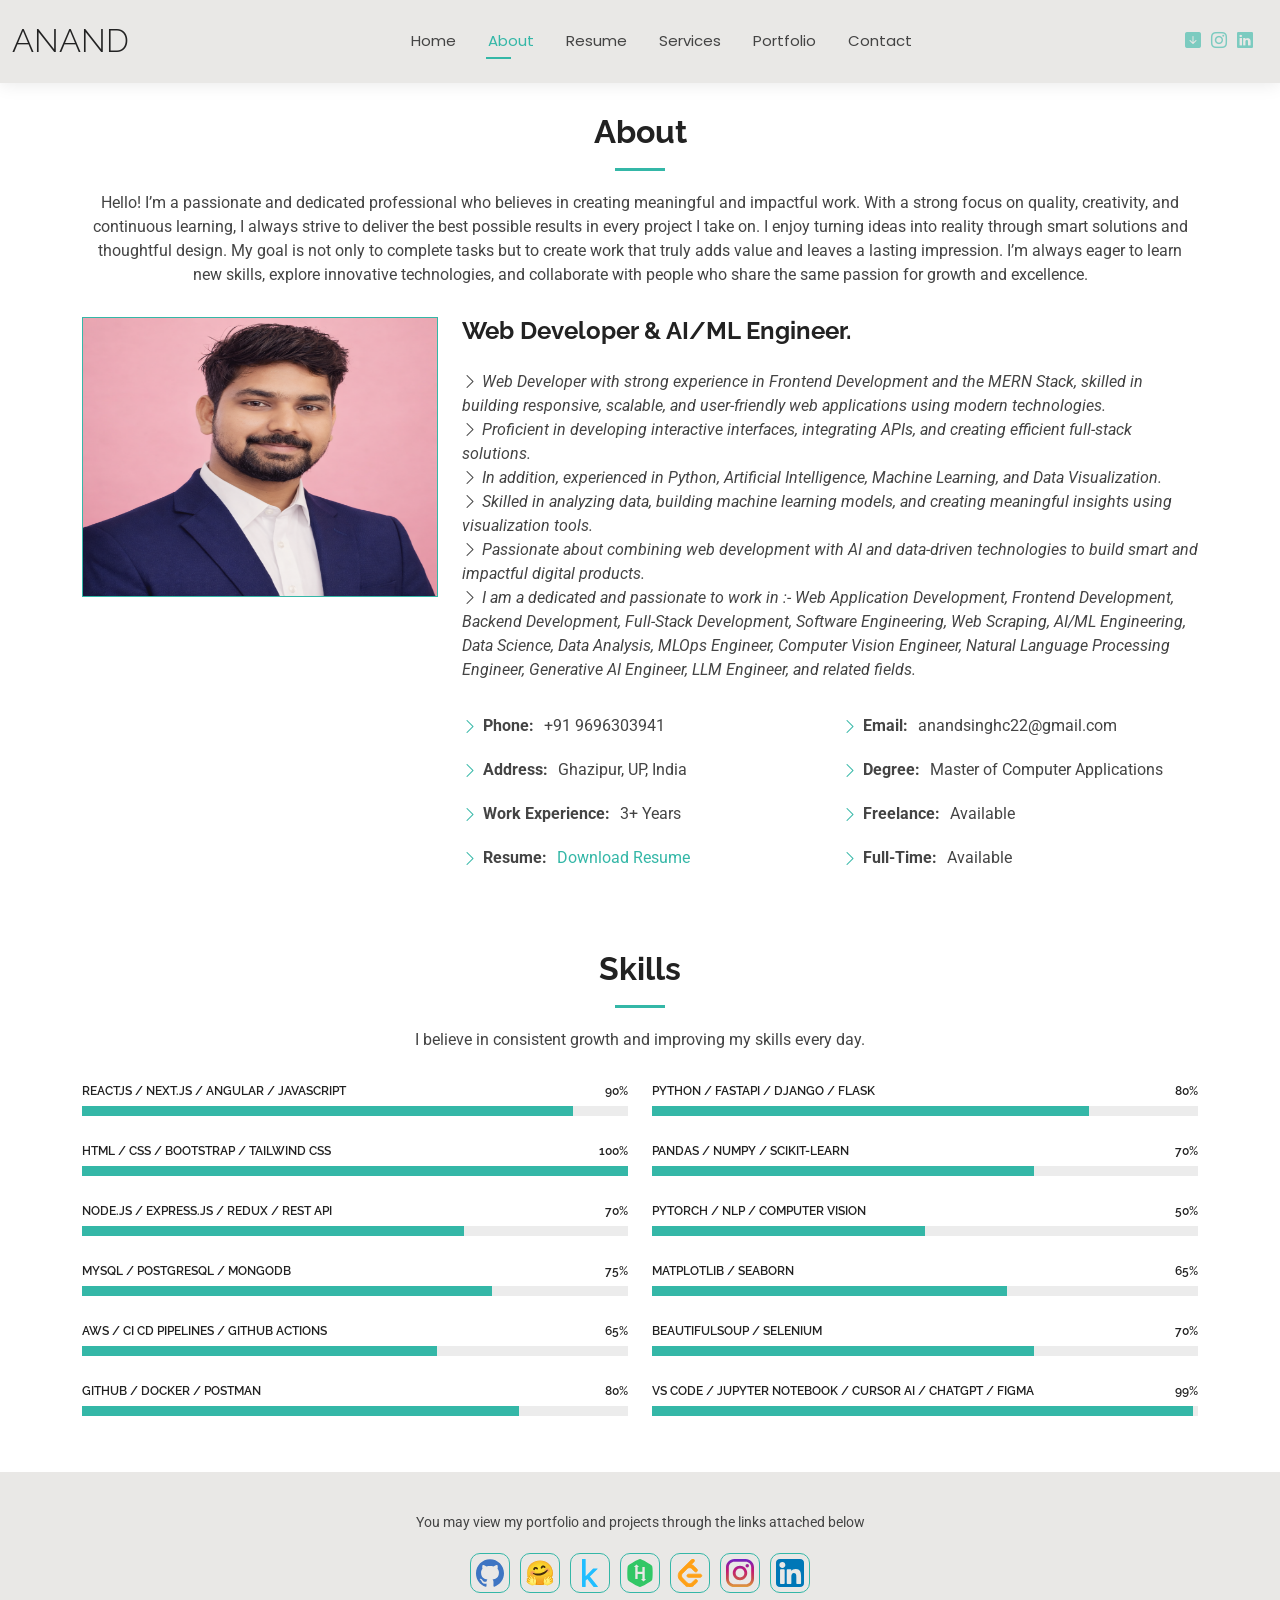
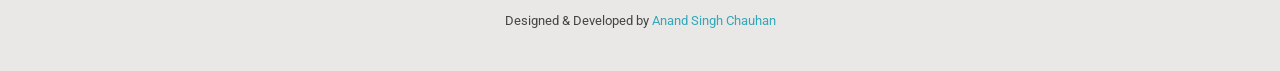
==== commit ede55420: "update links" ====
--- a/about.html
+++ b/about.html
@@ -252,7 +252,6 @@
 
       <div class="social-links-hero d-flex justify-content-center">
         <a href="https://github.com/Prithviraj-cyber"><img src="./assets/img/github.svg" alt="GitHub"></a>
-        <a href="https://vercel.com/prithvirajcybers-projects"><img src="./assets/img/vercel.svg" alt="Vercel"></a>
         <a href="https://huggingface.co/anandsinghcyber"><img src="./assets/img/huggingface.svg" alt="Hugging Face"></a>
         <a href="https://www.kaggle.com/anandsinghchauhan077"><img src="./assets/img/kaggle.svg" alt="Kaggle"></a>
         <a href="https://www.hackerrank.com/profile/anandsinghchauh1"><img src="./assets/img/hackerrank.svg" alt="Hackerrank"></a>
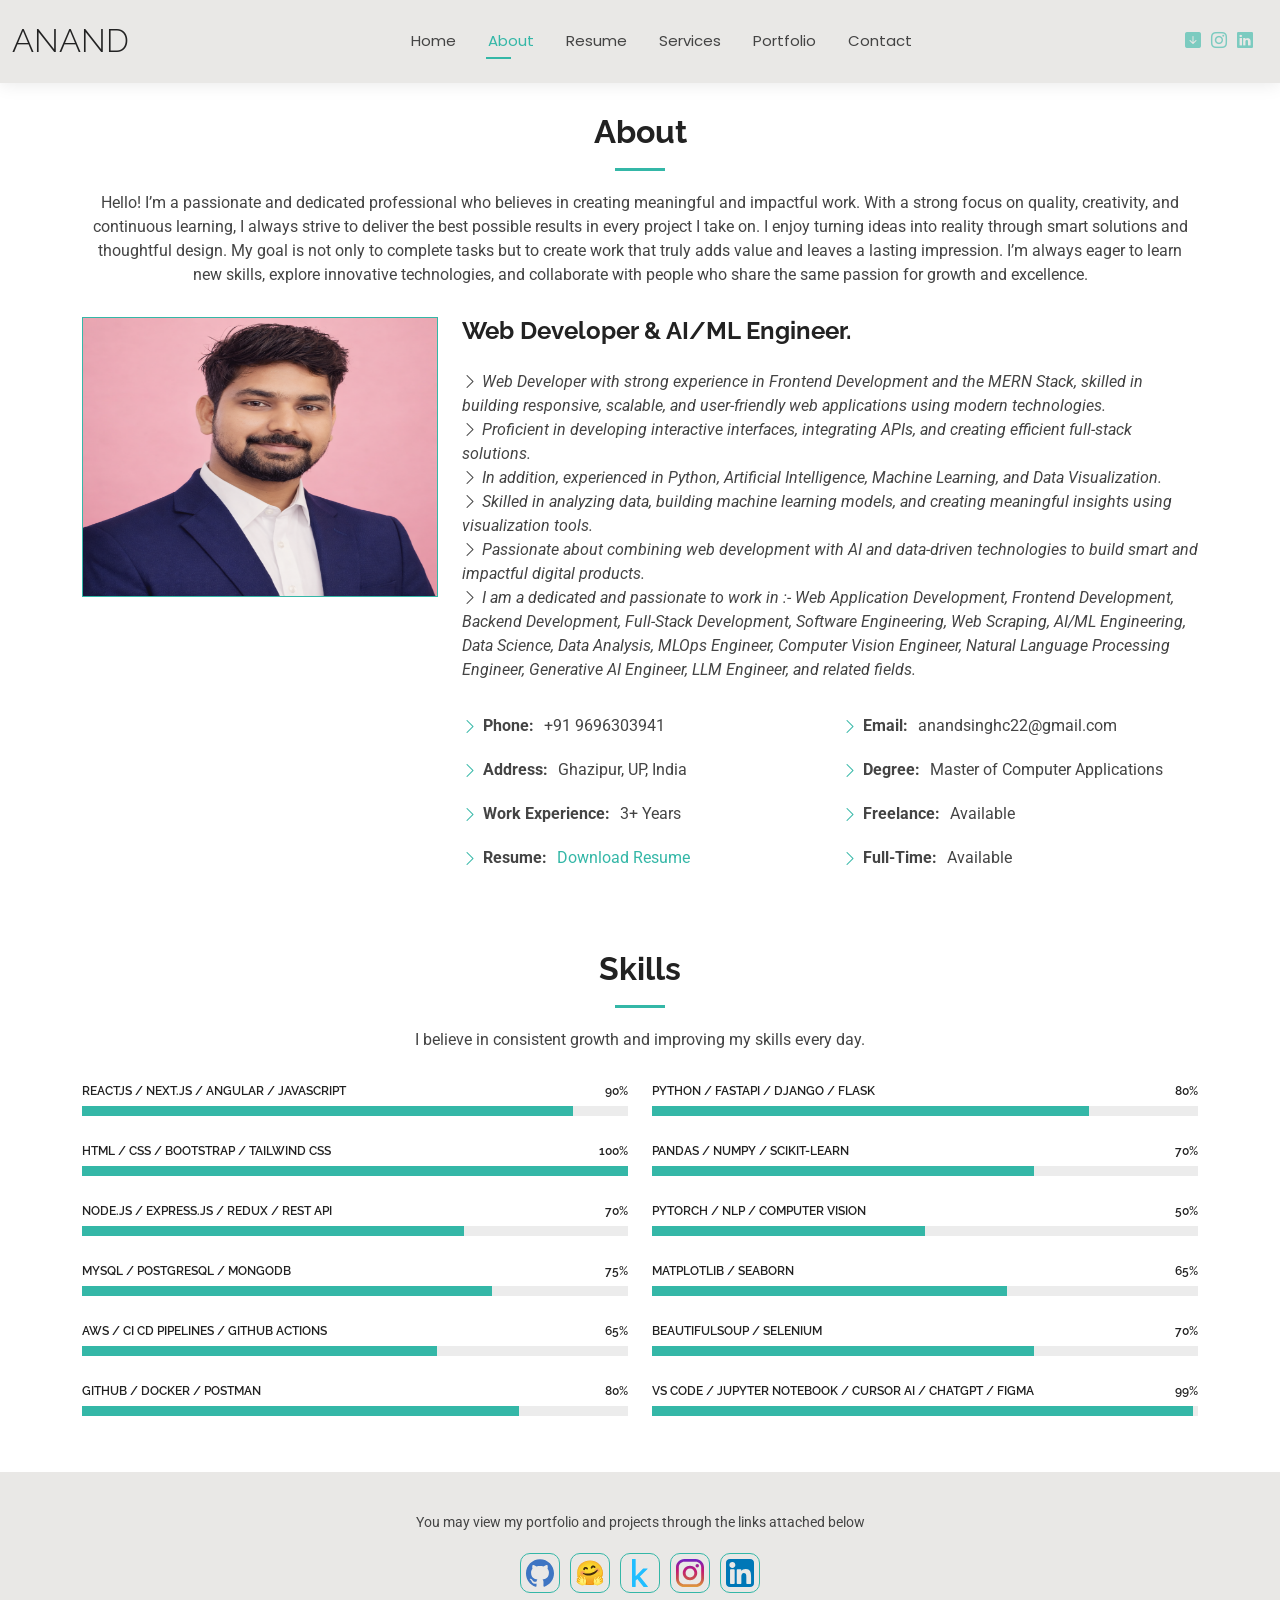
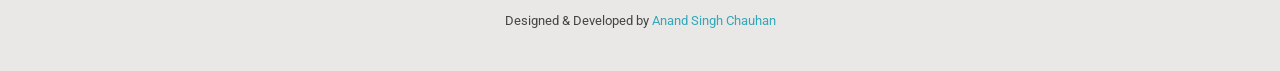
==== commit 6430166a: "social links changes" ====
--- a/about.html
+++ b/about.html
@@ -251,11 +251,11 @@
       </div>
 
       <div class="social-links-hero d-flex justify-content-center">
-        <a href="https://github.com/Prithviraj-cyber"><img src="./assets/img/github.svg" alt="GitHub"></a>
+        <a href="https://github.com/anand-chauhan"><img src="./assets/img/github.svg" alt="GitHub"></a>
         <a href="https://huggingface.co/anandsinghcyber"><img src="./assets/img/huggingface.svg" alt="Hugging Face"></a>
         <a href="https://www.kaggle.com/anandsinghchauhan077"><img src="./assets/img/kaggle.svg" alt="Kaggle"></a>
-        <a href="https://www.hackerrank.com/profile/anandsinghchauh1"><img src="./assets/img/hackerrank.svg" alt="Hackerrank"></a>
-        <a href="https://leetcode.com/u/anandsingh9865/"><img src="./assets/img/leetcode.svg" alt="LeetCode"></a>
+        <!-- <a href="https://www.hackerrank.com/profile/anandsinghchauh1"><img src="./assets/img/hackerrank.svg" alt="Hackerrank"></a>
+        <a href="https://leetcode.com/u/anandsingh9865/"><img src="./assets/img/leetcode.svg" alt="LeetCode"></a> -->
         <a href="https://www.instagram.com/prithvig9/"><img src="./assets/img/instagram.svg" alt="Instagram"></a>
         <a href="https://www.linkedin.com/in/ananddd"><img src="./assets/img/linkedin.svg" alt="LinkedIn"></a>
       </div>
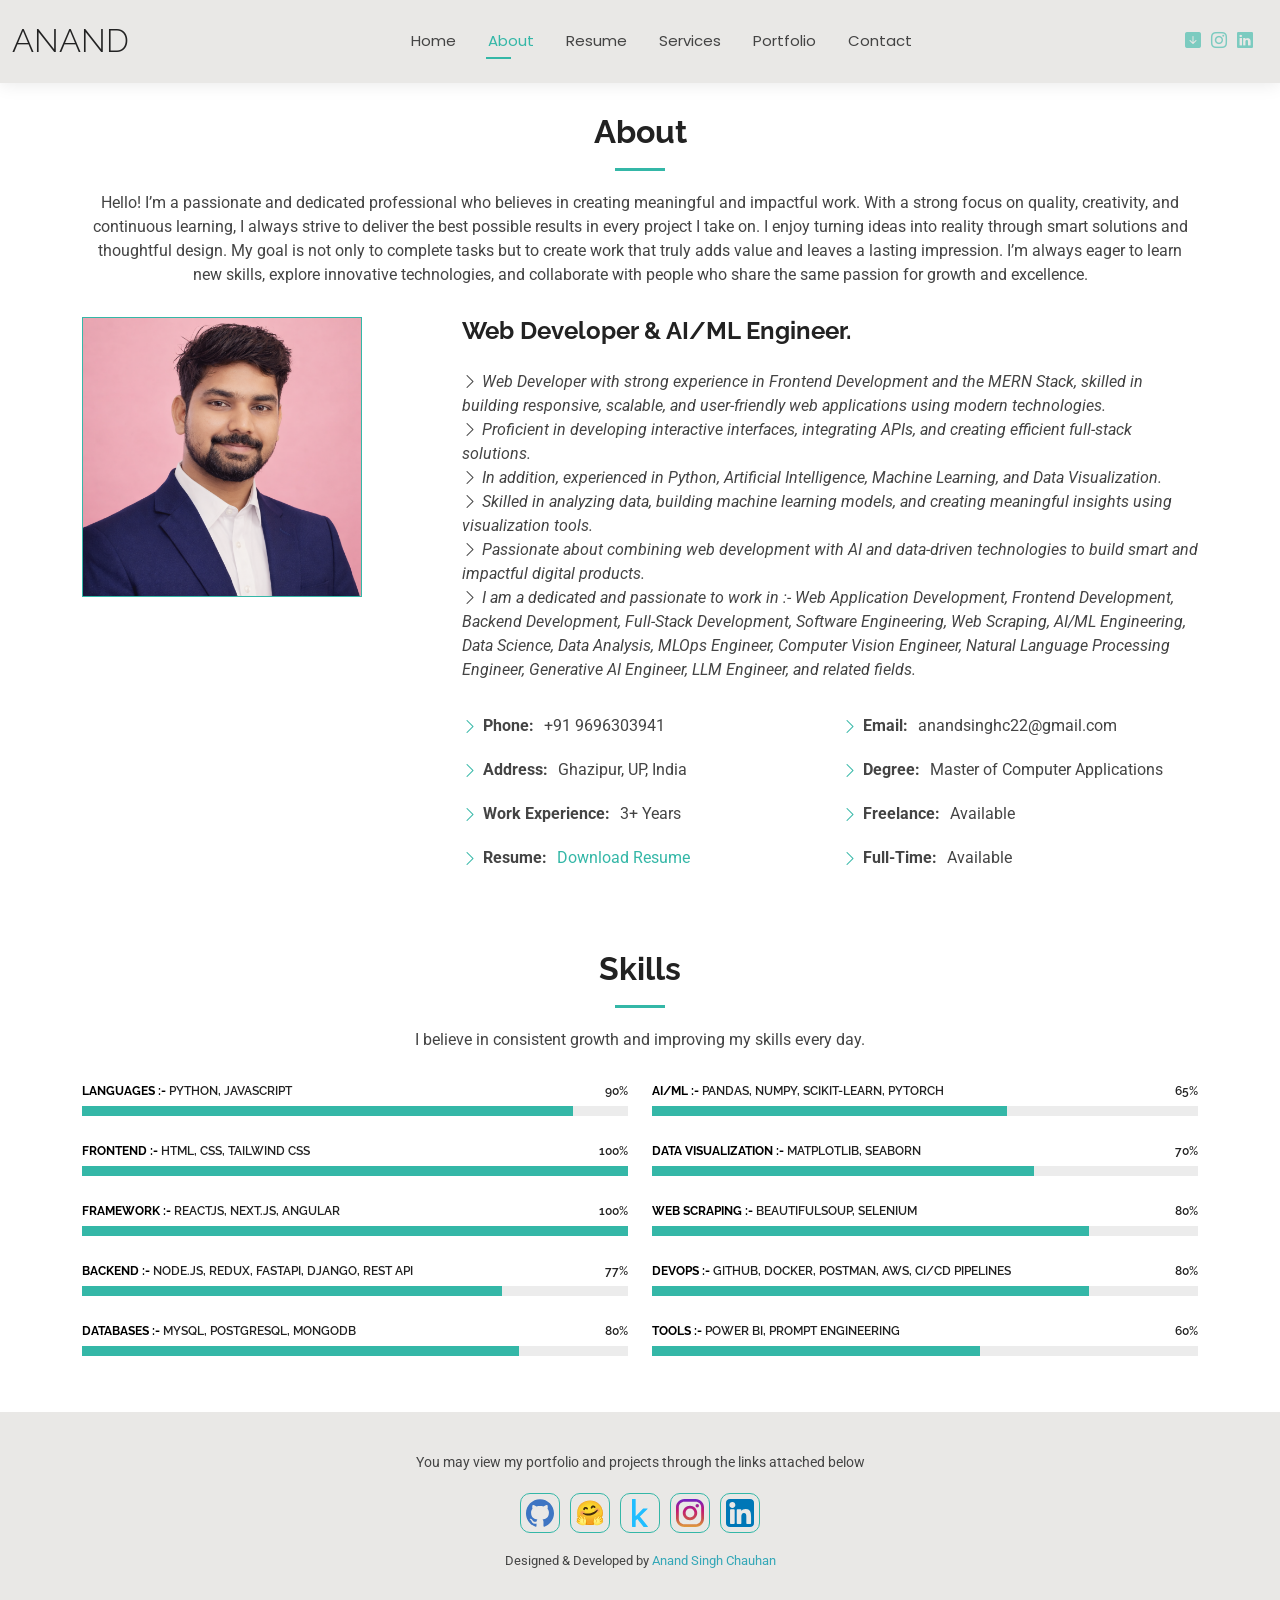
==== commit 8cc30de7: "skills change updates" ====
--- a/about.html
+++ b/about.html
@@ -84,7 +84,7 @@
 
         <div class="row gy-4 justify-content-center">
           <div class="col-lg-4">
-            <img src="assets/img/profile-img.jpg" class="img-fluid" alt="">
+            <img src="assets/img/profile-img.jpg" class="img-fluid" style="width: auto;" alt="">
           </div>
           <div class="col-lg-8 content">
             <h2>Web Developer &amp; AI/ML Engineer.</h2>
@@ -146,90 +146,76 @@
           <div class="col-lg-6">
 
             <div class="progress">
-              <span class="skill"><span>ReactJs / Next.js / Angular / JavaScript</span> <i class="val">90%</i></span>
+              <span class="skill"><span> <span style="color: #000000; font-weight: 700;">Languages :- </span>Python, JavaScript</span> <i class="val">90%</i></span>
               <div class="progress-bar-wrap">
                 <div class="progress-bar" role="progressbar" aria-valuenow="90" aria-valuemin="0" aria-valuemax="100"></div>
               </div>
             </div><!-- End Skills Item -->
 
             <div class="progress">
-              <span class="skill"><span>HTML / CSS / Bootstrap / Tailwind CSS</span> <i class="val">100%</i></span>
+              <span class="skill"><span><span style="color: #000000; font-weight: 700;">Frontend :- </span>HTML, CSS, Tailwind CSS</span> <i class="val">100%</i></span>
               <div class="progress-bar-wrap">
                 <div class="progress-bar" role="progressbar" aria-valuenow="100" aria-valuemin="0" aria-valuemax="100"></div>
               </div>
             </div><!-- End Skills Item -->
 
             <div class="progress">
-              <span class="skill"><span>Node.js / Express.js / Redux / Rest API</span> <i class="val">70%</i></span>
+              <span class="skill"><span><span style="color: #000000; font-weight: 700;">FrameWork :- </span>ReactJs, Next.js, Angular</span> <i class="val">100%</i></span>
+              <div class="progress-bar-wrap">
+                <div class="progress-bar" role="progressbar" aria-valuenow="100" aria-valuemin="0" aria-valuemax="100"></div>
+              </div>
+            </div><!-- End Skills Item -->
+
+            <div class="progress">
+              <span class="skill"><span><span style="color: #000000; font-weight: 700;">Backend :- </span>Node.js, Redux, FastAPI, Django, Rest API</span> <i class="val">77%</i></span>
+              <div class="progress-bar-wrap">
+                <div class="progress-bar" role="progressbar" aria-valuenow="77" aria-valuemin="0" aria-valuemax="100"></div>
+              </div>
+            </div><!-- End Skills Item -->
+
+            <div class="progress">
+              <span class="skill"><span><span style="color: #000000; font-weight: 700;">Databases :- </span>MySQL, PostgreSQL, MongoDB</span> <i class="val">80%</i></span>
+              <div class="progress-bar-wrap">
+                <div class="progress-bar" role="progressbar" aria-valuenow="80" aria-valuemin="0" aria-valuemax="100"></div>
+              </div>
+            </div><!-- End Skills Item -->
+
+          </div>
+
+          <div class="col-lg-6">
+
+            <div class="progress">
+              <span class="skill"><span><span style="color: #000000; font-weight: 700;">AI/ML :- </span>Pandas, NumPy, Scikit-learn, PyTorch</span> <i class="val">65%</i></span>
+              <div class="progress-bar-wrap">
+                <div class="progress-bar" role="progressbar" aria-valuenow="65" aria-valuemin="0" aria-valuemax="100"></div>
+              </div>
+            </div><!-- End Skills Item -->
+
+            <div class="progress">
+              <span class="skill"><span><span style="color: #000000; font-weight: 700;">Data Visualization :- </span>Matplotlib, Seaborn</span> <i class="val">70%</i></span>
               <div class="progress-bar-wrap">
                 <div class="progress-bar" role="progressbar" aria-valuenow="70" aria-valuemin="0" aria-valuemax="100"></div>
               </div>
             </div><!-- End Skills Item -->
 
             <div class="progress">
-              <span class="skill"><span>MySQL / PostgreSQL / MongoDB</span> <i class="val">75%</i></span>
-              <div class="progress-bar-wrap">
-                <div class="progress-bar" role="progressbar" aria-valuenow="75" aria-valuemin="0" aria-valuemax="100"></div>
-              </div>
-            </div><!-- End Skills Item -->
-
-            <div class="progress">
-              <span class="skill"><span>AWS / CI CD Pipelines / Github Actions</span> <i class="val">65%</i></span>
-              <div class="progress-bar-wrap">
-                <div class="progress-bar" role="progressbar" aria-valuenow="65" aria-valuemin="0" aria-valuemax="100"></div>
-              </div>
-            </div><!-- End Skills Item -->
-
-            <div class="progress">
-              <span class="skill"><span>Github / Docker / Postman</span> <i class="val">80%</i></span>
+              <span class="skill"><span><span style="color: #000000; font-weight: 700;">Web Scraping :- </span>BeautifulSoup, Selenium</span> <i class="val">80%</i></span>
               <div class="progress-bar-wrap">
                 <div class="progress-bar" role="progressbar" aria-valuenow="80" aria-valuemin="0" aria-valuemax="100"></div>
               </div>
             </div><!-- End Skills Item -->
 
-          </div>
-
-          <div class="col-lg-6">
-
-            <div class="progress">
-              <span class="skill"><span>Python / FastAPI / Django / Flask</span> <i class="val">80%</i></span>
+            <div class="progress">
+              <span class="skill"><span><span style="color: #000000; font-weight: 700;">DevOps :- </span>Github, Docker, Postman, AWS, CI/CD Pipelines</span> <i class="val">80%</i></span>
               <div class="progress-bar-wrap">
                 <div class="progress-bar" role="progressbar" aria-valuenow="80" aria-valuemin="0" aria-valuemax="100"></div>
               </div>
             </div><!-- End Skills Item -->
 
             <div class="progress">
-              <span class="skill"><span>Pandas / NumPy / Scikit-learn</span> <i class="val">70%</i></span>
-              <div class="progress-bar-wrap">
-                <div class="progress-bar" role="progressbar" aria-valuenow="70" aria-valuemin="0" aria-valuemax="100"></div>
-              </div>
-            </div><!-- End Skills Item -->
-
-            <div class="progress">
-              <span class="skill"><span>PyTorch / NLP / Computer Vision</span> <i class="val">50%</i></span>
-              <div class="progress-bar-wrap">
-                <div class="progress-bar" role="progressbar" aria-valuenow="50" aria-valuemin="0" aria-valuemax="100"></div>
-              </div>
-            </div><!-- End Skills Item -->
-
-            <div class="progress">
-              <span class="skill"><span>Matplotlib / Seaborn</span> <i class="val">65%</i></span>
-              <div class="progress-bar-wrap">
-                <div class="progress-bar" role="progressbar" aria-valuenow="65" aria-valuemin="0" aria-valuemax="100"></div>
-              </div>
-            </div><!-- End Skills Item -->
-
-            <div class="progress">
-              <span class="skill"><span>BeautifulSoup / Selenium</span> <i class="val">70%</i></span>
-              <div class="progress-bar-wrap">
-                <div class="progress-bar" role="progressbar" aria-valuenow="70" aria-valuemin="0" aria-valuemax="100"></div>
-              </div>
-            </div><!-- End Skills Item -->
-
-            <div class="progress">
-              <span class="skill"><span>VS Code / Jupyter Notebook / Cursor AI / ChatGPT / Figma</span> <i class="val">99%</i></span>
-              <div class="progress-bar-wrap">
-                <div class="progress-bar" role="progressbar" aria-valuenow="99" aria-valuemin="0" aria-valuemax="100"></div>
+              <span class="skill"><span><span style="color: #000000; font-weight: 700;">Tools :- </span>Power BI, Prompt Engineering</span> <i class="val">60%</i></span>
+              <div class="progress-bar-wrap">
+                <div class="progress-bar" role="progressbar" aria-valuenow="60" aria-valuemin="0" aria-valuemax="100"></div>
               </div>
             </div><!-- End Skills Item -->
 
